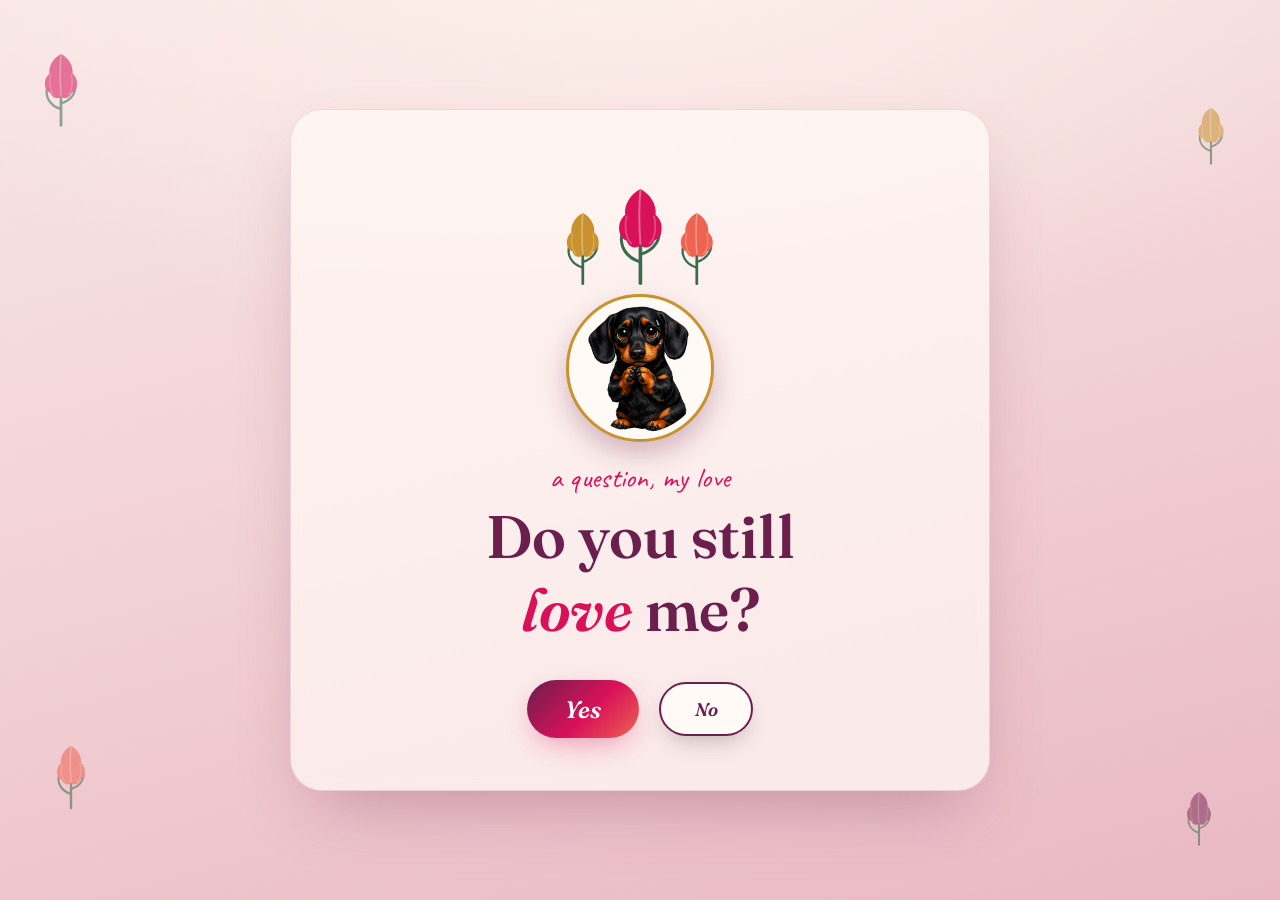
==== index.html @ 0d23108d "Update index.html" ====
<!DOCTYPE html>
<html lang="en">
<head>
  <meta charset="UTF-8" />
  <meta name="viewport" content="width=device-width, initial-scale=1.0" />
  <title>Do You Still Love Me?</title>
  <link rel="icon" type="image/png" href="icon.png" />
  <link rel="preconnect" href="https://fonts.googleapis.com" />
  <link rel="stylesheet" href="confetti.css" />
  <link rel="stylesheet" href="style.css" />
</head>
<body>

  <!-- Falling tulip petals, filled in by confetti.js -->
  <div class="tulip-confetti-field" id="confettiField"></div>

  <!-- Fixed corner tulips — quiet ambient framing -->
  <div class="tulip-float tf-1" aria-hidden="true"></div>
  <div class="tulip-float tf-2" aria-hidden="true"></div>
  <div class="tulip-float tf-3" aria-hidden="true"></div>
  <div class="tulip-float tf-4" aria-hidden="true"></div>

  <main class="stage">
    <div class="card">

      <div class="bouquet" aria-hidden="true" id="bouquet"></div>

      <img src="icon.png" alt="A pleading pup, hoping for a yes" class="portrait" />

      <p class="eyebrow">a question, my love</p>
      <h1 class="title">Do you still<br /><em>love</em> me?</h1>

      <div class="btn-field">
        <button id="yesBtn" class="btn btn-yes" type="button">Yes</button>
        <button id="noBtn" class="btn btn-no" type="button">No</button>
      </div>
    </div>
  </main>

  <script src="confetti.js"></script>
  <script src="script.js"></script>
</body>
</html>
---- confetti.css ----
/* ============================================================
   confetti.css — shared falling-tulip effect
   Loaded by both index.html and happy_monthsary.html so the
   confetti looks and behaves exactly the same on each page.
   ============================================================ */

.tulip-confetti-field {
  position: fixed;
  inset: 0;
  pointer-events: none;
  overflow: hidden;
  z-index: 1;
}

.tulip-petal {
  position: absolute;
  top: -64px;
  opacity: 0;
  animation-name: tulipFall;
  animation-timing-function: linear;
  animation-iteration-count: infinite;
  will-change: transform, opacity;
}

.tulip-petal svg {
  width: 100%;
  height: auto;
  display: block;
  filter: drop-shadow(0 2px 4px rgba(0, 0, 0, 0.12));
}

@keyframes tulipFall {
  0%   { transform: translate(0, 0) rotate(0deg); opacity: 0; }
  8%   { opacity: 0.9; }
  90%  { opacity: 0.55; }
  100% { transform: translate(var(--drift), 118vh) rotate(var(--rot)); opacity: 0; }
}

@media (prefers-reduced-motion: reduce) {
  .tulip-petal { animation: none; opacity: 0; }
}
---- style.css ----
/* ============================================================
   style.css — "Do You Still Love Me?" question page
   ============================================================ */

@import url('https://fonts.googleapis.com/css2?family=Fraunces:ital,wght@0,400;0,600;1,400;1,600&family=Caveat:wght@500;700&family=Work+Sans:wght@400;500;600&display=swap');

*, *::before, *::after {
  box-sizing: border-box;
  margin: 0;
  padding: 0;
}

:root {
  --ink:     #2b1320;
  --plum:    #6a1f4d;
  --crimson: #d81159;
  --coral:   #ef6351;
  --gold:    #c9922e;
  --leaf:    #3a6b4c;
  --blush:   #f7e6e6;
  --cream:   #fffaf5;
}

html, body {
  overflow-x: hidden;
  font-family: 'Work Sans', sans-serif;
  color: var(--ink);
  height: 100%;
}

body {
  min-height: 100vh;
  overflow-y: auto;
}

/* ===== AMBIENT CORNER TULIPS ===== */
.tulip-float {
  position: fixed;
  pointer-events: none;
  z-index: 2;
  width: 46px;
  opacity: 0.55;
  animation: tulipDrift 6s ease-in-out infinite;
}
.tulip-float svg {
  display: block;
  width: 100%;
  height: auto;
}
.tf-1 { top: 6%;  left: 3%;  animation-delay: 0s;   animation-duration: 5.5s; }
.tf-2 { top: 12%; right: 4%; animation-delay: 1s;   animation-duration: 7s;   width: 36px; }
.tf-3 { bottom: 10%; left: 4%; animation-delay: 2s; animation-duration: 6.2s; width: 40px; }
.tf-4 { bottom: 6%; right: 5%; animation-delay: 0.6s; animation-duration: 6.8s; width: 34px; }

@keyframes tulipDrift {
  0%   { transform: translateY(0px) rotate(-6deg); }
  30%  { transform: translateY(-12px) rotate(4deg); }
  60%  { transform: translateY(-4px) rotate(-3deg); }
  100% { transform: translateY(0px) rotate(-6deg); }
}

/* ===== STAGE ===== */
.stage {
  min-height: 100vh;
  background:
    radial-gradient(120% 90% at 50% -10%, #fdf1ea 0%, transparent 55%),
    linear-gradient(165deg, var(--blush) 0%, #f3d3d6 45%, #e9b8c3 100%);
  display: flex;
  align-items: center;
  justify-content: center;
  position: relative;
  padding: 2rem 0;
}

/* ===== CARD ===== */
.card {
  position: relative;
  z-index: 2;
  text-align: center;
  max-width: min(700px, 92vw);
  width: 100%;
  margin: 0 auto;
  background: rgba(255, 250, 245, 0.72);
  border: 1px solid rgba(106, 31, 77, 0.12);
  border-radius: 32px;
  padding: clamp(2.5rem, 6vw, 4rem) clamp(1.75rem, 6vw, 3.5rem) clamp(2.25rem, 5vw, 3.25rem);
  box-shadow: 0 30px 70px -25px rgba(106, 31, 77, 0.35);
  backdrop-filter: blur(6px);
}

.bouquet {
  width: clamp(96px, 16vw, 160px);
  height: clamp(68px, 11vw, 112px);
  margin: 0 auto 0.5rem;
  display: flex;
  align-items: flex-end;
  justify-content: center;
  gap: 4px;
}
.bouquet svg { display: block; }

.portrait {
  width: clamp(88px, 15vw, 148px);
  height: clamp(88px, 15vw, 148px);
  object-fit: contain;
  display: block;
  margin: 0 auto 1.1rem;
  padding: 6px;
  border-radius: 50%;
  background: var(--cream);
  border: 3px solid var(--gold);
  box-shadow: 0 12px 26px rgba(106, 31, 77, 0.28);
  animation: portraitBob 2.6s ease-in-out infinite;
}

@keyframes portraitBob {
  0%, 100% { transform: translateY(0) rotate(-1.5deg); }
  50%       { transform: translateY(-7px) rotate(1.5deg); }
}

.eyebrow {
  font-family: 'Caveat', cursive;
  font-size: clamp(1.35rem, 2.6vw, 1.75rem);
  color: var(--crimson);
  letter-spacing: 0.01em;
  margin-bottom: 0.35rem;
}

.title {
  font-family: 'Fraunces', serif;
  font-weight: 600;
  font-size: clamp(2.1rem, 5.5vw, 3.75rem);
  color: var(--plum);
  line-height: 1.22;
  margin-bottom: 2.1rem;
}
.title em {
  font-style: italic;
  color: var(--crimson);
}

/* ===== BUTTONS =====
   YES and NO sit side by side at rest. The moment NO is first
   clicked, script.js locks each button's on-screen position
   (via getBoundingClientRect) and hands it a `position: fixed`
   home in the exact same spot, then transitions it to its new
   target — a genuine FLIP, so nothing jumps. From then on, every
   further NO click keeps growing YES by the same continuous
   formula — there is no special-cased snap at a fixed click
   count. It simply keeps swelling, the longer NO is clicked,
   until it genuinely fills the screen. */
.btn-field {
  position: relative;
  display: flex;
  align-items: center;
  justify-content: center;
  gap: 1.25rem;
  flex-wrap: wrap;
}

.btn {
  font-family: 'Fraunces', serif;
  font-style: italic;
  font-weight: 600;
  border: none;
  cursor: pointer;
  white-space: nowrap;
}

#yesBtn {
  color: #fff;
  background: linear-gradient(135deg, var(--plum), var(--crimson) 55%, var(--coral));
  border-radius: 60px;
  padding: 0.9rem 2.4rem;
  font-size: clamp(1.2rem, 2.6vw, 1.5rem);
  box-shadow: 0 10px 30px -8px rgba(216, 17, 89, 0.45);
  transition: padding 0.55s cubic-bezier(0.34, 1.1, 0.4, 1),
              font-size 0.55s cubic-bezier(0.34, 1.1, 0.4, 1),
              border-radius 0.55s ease,
              box-shadow 0.4s ease,
              top 0.55s cubic-bezier(0.34, 1.1, 0.4, 1),
              left 0.55s cubic-bezier(0.34, 1.1, 0.4, 1);
}

#yesBtn.yes-fixed {
  position: fixed;
  z-index: 50;
  transform: translate(-50%, -50%);
}

#yesBtn.yes-close {
  animation: yesPulse 1.5s ease-in-out infinite;
}

@keyframes yesPulse {
  0%, 100% { filter: brightness(1); }
  50%       { filter: brightness(1.08); }
}

#noBtn {
  background: var(--cream);
  color: var(--plum);
  border: 2px solid var(--plum);
  border-radius: 50px;
  padding: 0.85rem 2.1rem;
  font-size: clamp(1rem, 2vw, 1.15rem);
  box-shadow: 0 10px 24px -8px rgba(43, 19, 32, 0.3);
  transition: transform 0.25s ease, opacity 0.25s ease, background 0.2s ease,
              top 0.55s cubic-bezier(0.34, 1.1, 0.4, 1),
              left 0.55s cubic-bezier(0.34, 1.1, 0.4, 1);
}

#noBtn.no-fixed {
  position: fixed;
  z-index: 100;
  transform: translate(-50%, -50%);
}

#noBtn:hover {
  background: var(--blush);
}

.tally {
  margin-top: 1.6rem;
  font-family: 'Work Sans', sans-serif;
  font-size: clamp(0.9rem, 1.6vw, 1.05rem);
  color: var(--plum);
  opacity: 0.75;
}

/* ===== RESPONSIVE ===== */
@media (max-width: 480px) {
  .card { padding: 2.25rem 1.5rem 2rem; }
  .tulip-float { display: none; }
}
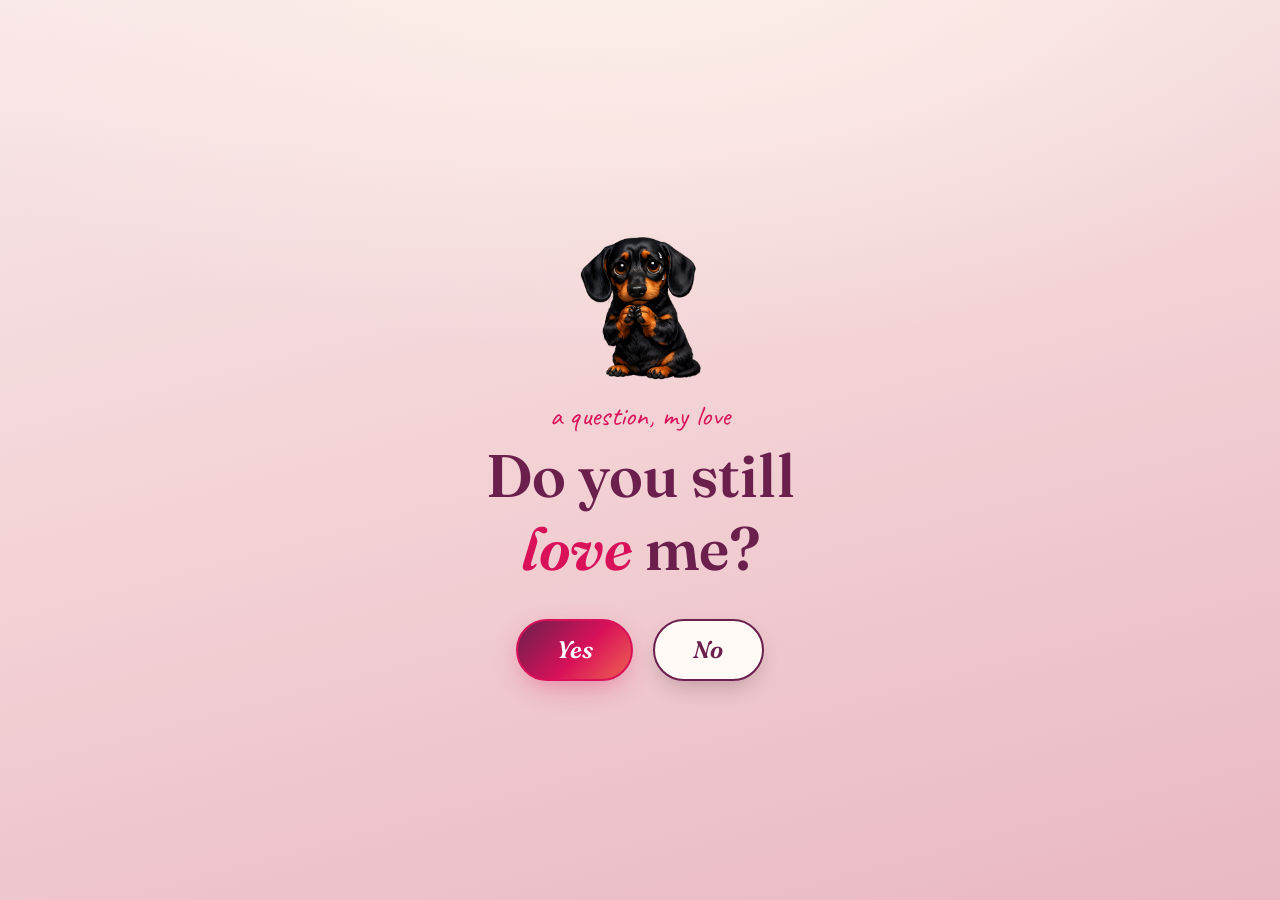
==== commit 305e1225: "Add files via upload" ====
--- a/index.html
+++ b/index.html
@@ -11,19 +11,26 @@
 </head>
 <body>
 
-  <!-- Falling tulip petals, filled in by confetti.js -->
+  <!-- Slow floating confetti, filled in by confetti.js -->
   <div class="tulip-confetti-field" id="confettiField"></div>
 
-  <!-- Fixed corner tulips — quiet ambient framing -->
-  <div class="tulip-float tf-1" aria-hidden="true"></div>
-  <div class="tulip-float tf-2" aria-hidden="true"></div>
-  <div class="tulip-float tf-3" aria-hidden="true"></div>
-  <div class="tulip-float tf-4" aria-hidden="true"></div>
+  <!-- Hero decor: hearts, ribbon & tulip photos — index page only -->
+  <div class="decor-layer hero-decor" id="decorLayer" aria-hidden="true">
+    <div class="decor-img hd-heart-l"><img src="images/heart.png" alt="" /></div>
+    <div class="decor-img hd-heart-r"><img src="images/heart.png" alt="" /></div>
+    <div class="decor-img hd-ribbon-l"><img src="images/ribbon.png" alt="" /></div>
+    <div class="decor-img hd-ribbon-r"><img src="images/ribbon.png" alt="" /></div>
+    <div class="decor-img hd-tulip-1"><img src="images/tulip-1.png" alt="" /></div>
+    <div class="decor-img hd-tulip-2"><img src="images/tulip-2.png" alt="" /></div>
+    <div class="decor-img hd-tulip-3"><img src="images/tulip-3.png" alt="" /></div>
+  </div>
 
   <main class="stage">
     <div class="card">
 
-      <div class="bouquet" aria-hidden="true" id="bouquet"></div>
+      <div class="bouquet" aria-hidden="true">
+        <img src="images/tulip-3.png" alt="" />
+      </div>
 
       <img src="icon.png" alt="A pleading pup, hoping for a yes" class="portrait" />
 
--- a/confetti.css
+++ b/confetti.css
@@ -1,9 +1,9 @@
 /* ============================================================
-   confetti.css — shared falling-tulip effect
-   Loaded by both index.html and happy_monthsary.html so the
-   confetti looks and behaves exactly the same on each page.
+   confetti.css — shared floating confetti + decorative motion
+   Loaded by both index.html and happy_monthsary.html.
    ============================================================ */
 
+/* ---------- Falling image confetti ---------- */
 .tulip-confetti-field {
   position: fixed;
   inset: 0;
@@ -12,30 +12,75 @@
   z-index: 1;
 }
 
-.tulip-petal {
+.confetti-piece {
   position: absolute;
-  top: -64px;
+  top: -80px;
   opacity: 0;
-  animation-name: tulipFall;
-  animation-timing-function: linear;
+  animation-name: confettiFall;
+  animation-timing-function: ease-in-out;
   animation-iteration-count: infinite;
   will-change: transform, opacity;
 }
 
-.tulip-petal svg {
+.confetti-piece img {
   width: 100%;
   height: auto;
   display: block;
-  filter: drop-shadow(0 2px 4px rgba(0, 0, 0, 0.12));
+  filter: drop-shadow(0 2px 5px rgba(0, 0, 0, 0.12));
 }
 
-@keyframes tulipFall {
-  0%   { transform: translate(0, 0) rotate(0deg); opacity: 0; }
-  8%   { opacity: 0.9; }
-  90%  { opacity: 0.55; }
-  100% { transform: translate(var(--drift), 118vh) rotate(var(--rot)); opacity: 0; }
+@keyframes confettiFall {
+  0%   { transform: translate(0, 0) rotate(var(--rot-start)); opacity: 0; }
+  10%  { opacity: var(--peak-opacity); }
+  50%  { transform: translate(var(--drift), 55vh) rotate(var(--rot-mid)); }
+  88%  { opacity: var(--peak-opacity); }
+  100% { transform: translate(calc(var(--drift) * 1.6), 118vh) rotate(var(--rot-end)); opacity: 0; }
 }
 
 @media (prefers-reduced-motion: reduce) {
-  .tulip-petal { animation: none; opacity: 0; }
+  .confetti-piece { animation: none; opacity: 0; }
 }
+
+/* ---------- Shared floating motion for decorative art ---------- */
+.decor-layer {
+  position: fixed;
+  inset: 0;
+  pointer-events: none;
+  z-index: 2;
+  transition: transform 0.35s ease-out;
+}
+
+.decor-img {
+  position: absolute;
+  display: block;
+  filter: drop-shadow(0 8px 18px rgba(43, 19, 32, 0.16));
+  opacity: 0;
+  animation: decorIn 1s ease forwards, decorFloat 7s ease-in-out infinite;
+}
+
+.decor-img img { width: 100%; height: auto; display: block; }
+
+@keyframes decorIn {
+  from { opacity: 0; }
+  to   { opacity: var(--rest-opacity, 1); }
+}
+
+/* Two float variants with different arcs/timings so nothing
+   moves in sync with anything else on the page. */
+@keyframes decorFloat {
+  0%, 100% { transform: translateY(0) rotate(var(--rot, 0deg)); }
+  50%      { transform: translateY(-14px) rotate(calc(var(--rot, 0deg) * -1)); }
+}
+
+@keyframes decorFloatWide {
+  0%, 100% { transform: translate(0, 0) rotate(var(--rot, 0deg)); }
+  50%      { transform: translate(6px, -20px) rotate(calc(var(--rot, 0deg) * -1)); }
+}
+
+@media (prefers-reduced-motion: reduce) {
+  .decor-img { animation: decorIn 1s ease forwards; }
+}
+
+@media (max-width: 480px) {
+  .decor-layer { display: none; }
+}
--- a/style.css
+++ b/style.css
@@ -19,6 +19,7 @@
   --leaf:    #3a6b4c;
   --blush:   #f7e6e6;
   --cream:   #fffaf5;
+  --ease-soft: cubic-bezier(0.22, 1, 0.36, 1);
 }
 
 html, body {
@@ -33,31 +34,82 @@
   overflow-y: auto;
 }
 
-/* ===== AMBIENT CORNER TULIPS ===== */
-.tulip-float {
-  position: fixed;
-  pointer-events: none;
-  z-index: 2;
-  width: 46px;
-  opacity: 0.55;
-  animation: tulipDrift 6s ease-in-out infinite;
-}
-.tulip-float svg {
-  display: block;
-  width: 100%;
-  height: auto;
-}
-.tf-1 { top: 6%;  left: 3%;  animation-delay: 0s;   animation-duration: 5.5s; }
-.tf-2 { top: 12%; right: 4%; animation-delay: 1s;   animation-duration: 7s;   width: 36px; }
-.tf-3 { bottom: 10%; left: 4%; animation-delay: 2s; animation-duration: 6.2s; width: 40px; }
-.tf-4 { bottom: 6%; right: 5%; animation-delay: 0.6s; animation-duration: 6.8s; width: 34px; }
-
-@keyframes tulipDrift {
-  0%   { transform: translateY(0px) rotate(-6deg); }
-  30%  { transform: translateY(-12px) rotate(4deg); }
-  60%  { transform: translateY(-4px) rotate(-3deg); }
-  100% { transform: translateY(0px) rotate(-6deg); }
-}
+@media (prefers-reduced-motion: reduce) {
+  * { animation-duration: 0.01ms !important; animation-iteration-count: 1 !important; transition-duration: 0.01ms !important; }
+}
+
+/* ===== HERO DECOR — hearts, ribbon & tulip photos (index only) =====
+   Positioned around the hero card for a welcoming first impression.
+   .decor-layer / .decor-img / decorFloat keyframes are shared with
+   confetti.css; only placement is page-specific here. */
+.hero-decor .decor-img { --rest-opacity: 0.92; }
+
+.hd-heart-l {
+  width: clamp(46px, 6.4vw, 78px);
+  top: 9%;
+  left: 6%;
+  animation-delay: 0.1s, 0.3s;
+  animation-duration: 1s, 6.4s;
+}
+.hd-heart-r {
+  width: clamp(36px, 5vw, 60px);
+  top: 16%;
+  right: 8%;
+  animation-delay: 0.4s, 1.1s;
+  animation-duration: 1s, 7.2s;
+}
+.hd-ribbon-l {
+  width: clamp(52px, 7vw, 88px);
+  bottom: 8%;
+  left: 5%;
+  animation-delay: 0.2s, 0.7s;
+  animation-duration: 1s, 6.9s;
+  transform: rotate(-8deg);
+}
+.hd-ribbon-r {
+  width: clamp(40px, 5.6vw, 68px);
+  top: 10%;
+  right: 20%;
+  animation-delay: 0.5s, 1.6s;
+  animation-duration: 1s, 6.1s;
+  transform: rotate(10deg);
+  display: none;
+}
+@media (min-width: 720px) { .hd-ribbon-r { display: block; } }
+
+.hd-tulip-1 {
+  width: clamp(120px, 15vw, 210px);
+  bottom: -3%;
+  left: -3%;
+  z-index: 1;
+  animation-delay: 0.1s, 0.9s;
+  animation-duration: 1.1s, 8s;
+  --rot: -6deg;
+}
+.hd-tulip-2 {
+  width: clamp(110px, 14vw, 190px);
+  bottom: -4%;
+  right: -2%;
+  z-index: 1;
+  animation-delay: 0.2s, 0.4s;
+  animation-duration: 1.1s, 7.4s;
+  --rot: 7deg;
+}
+.hd-tulip-3 {
+  width: clamp(70px, 9vw, 118px);
+  top: 4%;
+  right: 4%;
+  z-index: 1;
+  animation-delay: 0.3s, 1.3s;
+  animation-duration: 1.1s, 6.6s;
+  --rot: 9deg;
+  display: none;
+}
+@media (min-width: 560px) { .hd-tulip-3 { display: block; } }
+
+/* Use the wide float arc for the two big corner bouquets so their
+   motion reads differently from the small hearts/ribbon. */
+.hd-tulip-1, .hd-tulip-2 { animation-name: decorIn, decorFloatWide; }
 
 /* ===== STAGE ===== */
 .stage {
@@ -69,35 +121,31 @@
   align-items: center;
   justify-content: center;
   position: relative;
-  padding: 2rem 0;
+  padding: 0;
 }
 
 /* ===== CARD ===== */
 .card {
   position: relative;
-  z-index: 2;
+  z-index: 3;
   text-align: center;
   max-width: min(700px, 92vw);
   width: 100%;
   margin: 0 auto;
-  background: rgba(255, 250, 245, 0.72);
-  border: 1px solid rgba(106, 31, 77, 0.12);
   border-radius: 32px;
-  padding: clamp(2.5rem, 6vw, 4rem) clamp(1.75rem, 6vw, 3.5rem) clamp(2.25rem, 5vw, 3.25rem);
-  box-shadow: 0 30px 70px -25px rgba(106, 31, 77, 0.35);
-  backdrop-filter: blur(6px);
+  padding: 0;
+  opacity: 0;
+  animation: fadeSlideUp 0.9s var(--ease-soft) 0.15s forwards;
 }
 
 .bouquet {
-  width: clamp(96px, 16vw, 160px);
-  height: clamp(68px, 11vw, 112px);
-  margin: 0 auto 0.5rem;
-  display: flex;
-  align-items: flex-end;
-  justify-content: center;
-  gap: 4px;
-}
-.bouquet svg { display: block; }
+  width: clamp(120px, 16vw, 170px);
+  height: auto;
+  margin: 0 auto 0.85rem;
+  opacity: 0;
+  animation: scaleIn 0.8s var(--ease-soft) 0.35s forwards, portraitBob 4.2s ease-in-out 1.2s infinite;
+}
+.bouquet img { display: block; width: 100%; height: auto; filter: drop-shadow(0 10px 20px rgba(43, 19, 32, 0.18)); }
 
 .portrait {
   width: clamp(88px, 15vw, 148px);
@@ -105,17 +153,25 @@
   object-fit: contain;
   display: block;
   margin: 0 auto 1.1rem;
-  padding: 6px;
-  border-radius: 50%;
-  background: var(--cream);
-  border: 3px solid var(--gold);
-  box-shadow: 0 12px 26px rgba(106, 31, 77, 0.28);
-  animation: portraitBob 2.6s ease-in-out infinite;
-}
+  opacity: 0;
+  animation: scaleIn 0.8s var(--ease-soft) 0.2s forwards, portraitBob 2.6s ease-in-out 1s infinite;
+  transition: transform 0.35s var(--ease-soft);
+}
+.portrait:hover { transform: scale(1.06) rotate(-2deg); }
 
 @keyframes portraitBob {
   0%, 100% { transform: translateY(0) rotate(-1.5deg); }
   50%       { transform: translateY(-7px) rotate(1.5deg); }
+}
+
+@keyframes fadeSlideUp {
+  from { opacity: 0; transform: translateY(22px); }
+  to   { opacity: 1; transform: translateY(0); }
+}
+
+@keyframes scaleIn {
+  from { opacity: 0; transform: scale(0.94); }
+  to   { opacity: 1; transform: scale(1); }
 }
 
 .eyebrow {
@@ -124,6 +180,8 @@
   color: var(--crimson);
   letter-spacing: 0.01em;
   margin-bottom: 0.35rem;
+  opacity: 0;
+  animation: fadeSlideUp 0.7s var(--ease-soft) 0.4s forwards;
 }
 
 .title {
@@ -133,6 +191,8 @@
   color: var(--plum);
   line-height: 1.22;
   margin-bottom: 2.1rem;
+  opacity: 0;
+  animation: fadeSlideUp 0.8s var(--ease-soft) 0.5s forwards;
 }
 .title em {
   font-style: italic;
@@ -156,6 +216,8 @@
   justify-content: center;
   gap: 1.25rem;
   flex-wrap: wrap;
+  opacity: 0;
+  animation: scaleIn 0.7s var(--ease-soft) 0.7s forwards;
 }
 
 .btn {
@@ -170,6 +232,7 @@
 #yesBtn {
   color: #fff;
   background: linear-gradient(135deg, var(--plum), var(--crimson) 55%, var(--coral));
+  border: 2.5px solid var(--crimson);
   border-radius: 60px;
   padding: 0.9rem 2.4rem;
   font-size: clamp(1.2rem, 2.6vw, 1.5rem);
@@ -178,8 +241,16 @@
               font-size 0.55s cubic-bezier(0.34, 1.1, 0.4, 1),
               border-radius 0.55s ease,
               box-shadow 0.4s ease,
+              background 0.25s ease,
+              transform 0.3s var(--ease-soft),
               top 0.55s cubic-bezier(0.34, 1.1, 0.4, 1),
               left 0.55s cubic-bezier(0.34, 1.1, 0.4, 1);
+}
+
+#yesBtn:hover {
+  background: linear-gradient(135deg, var(--crimson), var(--coral) 60%, #f78c6c);
+  box-shadow: 0 16px 42px -8px rgba(216, 17, 89, 0.65);
+  transform: scale(1.045) translateY(-2px);
 }
 
 #yesBtn.yes-fixed {
@@ -200,12 +271,13 @@
 #noBtn {
   background: var(--cream);
   color: var(--plum);
-  border: 2px solid var(--plum);
-  border-radius: 50px;
-  padding: 0.85rem 2.1rem;
-  font-size: clamp(1rem, 2vw, 1.15rem);
+  border: 2.5px solid var(--plum);
+  border-radius: 60px;
+  padding: 0.9rem 2.4rem;
+  font-size: clamp(1.2rem, 2.6vw, 1.5rem);
   box-shadow: 0 10px 24px -8px rgba(43, 19, 32, 0.3);
   transition: transform 0.25s ease, opacity 0.25s ease, background 0.2s ease,
+              box-shadow 0.4s ease,
               top 0.55s cubic-bezier(0.34, 1.1, 0.4, 1),
               left 0.55s cubic-bezier(0.34, 1.1, 0.4, 1);
 }
@@ -218,18 +290,15 @@
 
 #noBtn:hover {
   background: var(--blush);
-}
-
-.tally {
-  margin-top: 1.6rem;
-  font-family: 'Work Sans', sans-serif;
-  font-size: clamp(0.9rem, 1.6vw, 1.05rem);
-  color: var(--plum);
-  opacity: 0.75;
+  box-shadow: 0 14px 34px -8px rgba(43, 19, 32, 0.45);
+  transform: scale(1.04);
+}
+
+#noBtn.no-fixed:hover {
+  transform: translate(-50%, -50%) scale(1.04);
 }
 
 /* ===== RESPONSIVE ===== */
 @media (max-width: 480px) {
-  .card { padding: 2.25rem 1.5rem 2rem; }
-  .tulip-float { display: none; }
-}
+  .card { padding: 0; }
+}
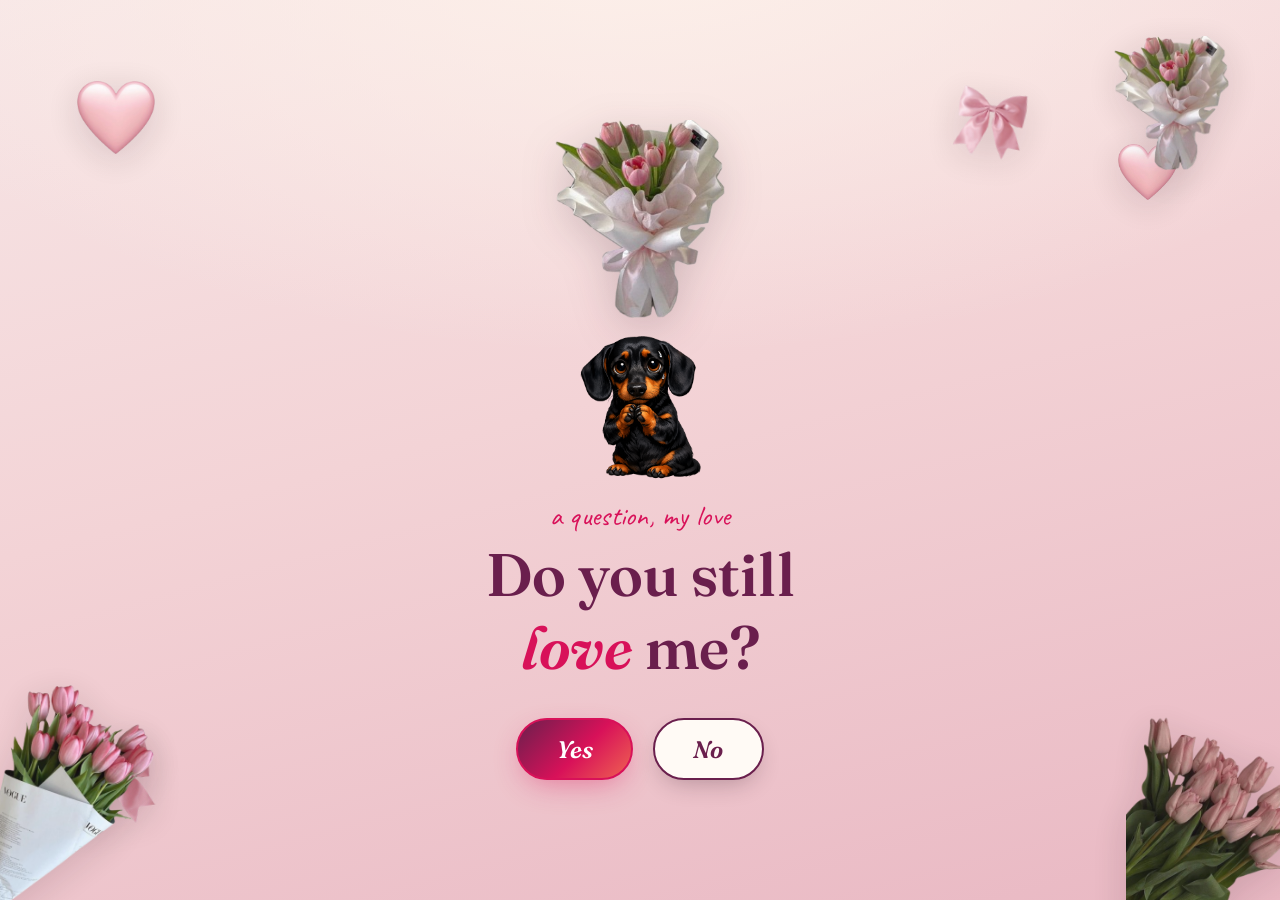
==== commit ef34fe96: "Add files via upload" ====
--- a/index.html
+++ b/index.html
@@ -16,20 +16,20 @@
 
   <!-- Hero decor: hearts, ribbon & tulip photos — index page only -->
   <div class="decor-layer hero-decor" id="decorLayer" aria-hidden="true">
-    <div class="decor-img hd-heart-l"><img src="images/heart.png" alt="" /></div>
-    <div class="decor-img hd-heart-r"><img src="images/heart.png" alt="" /></div>
-    <div class="decor-img hd-ribbon-l"><img src="images/ribbon.png" alt="" /></div>
-    <div class="decor-img hd-ribbon-r"><img src="images/ribbon.png" alt="" /></div>
-    <div class="decor-img hd-tulip-1"><img src="images/tulip-1.png" alt="" /></div>
-    <div class="decor-img hd-tulip-2"><img src="images/tulip-2.png" alt="" /></div>
-    <div class="decor-img hd-tulip-3"><img src="images/tulip-3.png" alt="" /></div>
+    <div class="decor-img hd-heart-l"><img src="heart.png" alt="" /></div>
+    <div class="decor-img hd-heart-r"><img src="heart.png" alt="" /></div>
+    <div class="decor-img hd-ribbon-l"><img src="ribbon.png" alt="" /></div>
+    <div class="decor-img hd-ribbon-r"><img src="ribbon.png" alt="" /></div>
+    <div class="decor-img hd-tulip-1"><img src="tulip-1.png" alt="" /></div>
+    <div class="decor-img hd-tulip-2"><img src="tulip-2.png" alt="" /></div>
+    <div class="decor-img hd-tulip-3"><img src="tulip-3.png" alt="" /></div>
   </div>
 
   <main class="stage">
     <div class="card">
 
       <div class="bouquet" aria-hidden="true">
-        <img src="images/tulip-3.png" alt="" />
+        <img src="tulip-3.png" alt="" />
       </div>
 
       <img src="icon.png" alt="A pleading pup, hoping for a yes" class="portrait" />
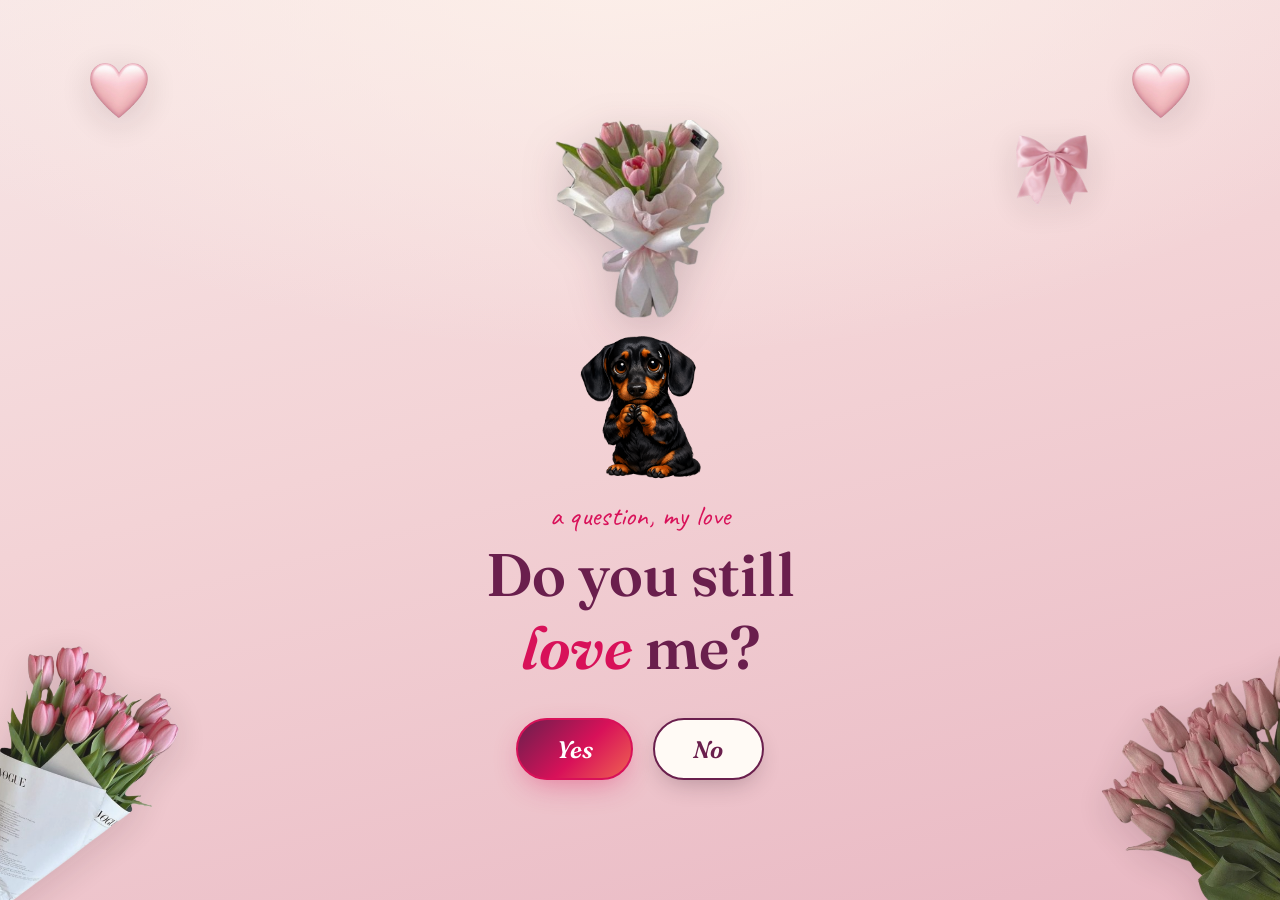
==== commit eeedf1d2: "Add files via upload" ====
--- a/index.html
+++ b/index.html
@@ -14,15 +14,18 @@
   <!-- Slow floating confetti, filled in by confetti.js -->
   <div class="tulip-confetti-field" id="confettiField"></div>
 
-  <!-- Hero decor: hearts, ribbon & tulip photos — index page only -->
+  <!-- Hero decor: hearts, ribbon & tulip photos — index page only.
+       Two tulip bouquets anchor the bottom corners, hearts frame the
+       top corners, one ribbon accents the top edge. tulip-2's source
+       photo is cropped on its left side, so it's mirrored (scaleX(-1))
+       and always kept on the right, where the cropped edge bleeds
+       off-screen instead of showing. -->
   <div class="decor-layer hero-decor" id="decorLayer" aria-hidden="true">
     <div class="decor-img hd-heart-l"><img src="heart.png" alt="" /></div>
     <div class="decor-img hd-heart-r"><img src="heart.png" alt="" /></div>
-    <div class="decor-img hd-ribbon-l"><img src="ribbon.png" alt="" /></div>
-    <div class="decor-img hd-ribbon-r"><img src="ribbon.png" alt="" /></div>
+    <div class="decor-img hd-ribbon"><img src="ribbon.png" alt="" /></div>
     <div class="decor-img hd-tulip-1"><img src="tulip-1.png" alt="" /></div>
-    <div class="decor-img hd-tulip-2"><img src="tulip-2.png" alt="" /></div>
-    <div class="decor-img hd-tulip-3"><img src="tulip-3.png" alt="" /></div>
+    <div class="decor-img hd-tulip-2"><div class="img-flip"><img src="tulip-2.png" alt="" /></div></div>
   </div>
 
   <main class="stage">
--- a/confetti.css
+++ b/confetti.css
@@ -60,6 +60,12 @@
 
 .decor-img img { width: 100%; height: auto; display: block; }
 
+/* Mirrors a photo horizontally without touching the parent's own
+   transform (used for animation) — needed for source photos that
+   are cropped on one side, so the crop can be flipped away from
+   view instead of showing. */
+.img-flip { transform: scaleX(-1); }
+
 @keyframes decorIn {
   from { opacity: 0; }
   to   { opacity: var(--rest-opacity, 1); }
--- a/style.css
+++ b/style.css
@@ -39,77 +39,66 @@
 }
 
 /* ===== HERO DECOR — hearts, ribbon & tulip photos (index only) =====
-   Positioned around the hero card for a welcoming first impression.
+   Two tulip bouquets anchor the bottom corners (large, bleeding
+   slightly off-screen for depth); two hearts frame the top corners;
+   one ribbon accents the top edge. Kept to five pieces total, well
+   clear of the card, for a curated rather than scattered feel.
    .decor-layer / .decor-img / decorFloat keyframes are shared with
    confetti.css; only placement is page-specific here. */
-.hero-decor .decor-img { --rest-opacity: 0.92; }
+.hero-decor .decor-img { --rest-opacity: 0.9; }
 
 .hd-heart-l {
-  width: clamp(46px, 6.4vw, 78px);
-  top: 9%;
-  left: 6%;
+  width: clamp(38px, 4.6vw, 60px);
+  top: 7%;
+  left: 7%;
   animation-delay: 0.1s, 0.3s;
   animation-duration: 1s, 6.4s;
 }
 .hd-heart-r {
-  width: clamp(36px, 5vw, 60px);
-  top: 16%;
-  right: 8%;
+  width: clamp(38px, 4.6vw, 60px);
+  top: 7%;
+  right: 7%;
   animation-delay: 0.4s, 1.1s;
   animation-duration: 1s, 7.2s;
 }
-.hd-ribbon-l {
-  width: clamp(52px, 7vw, 88px);
-  bottom: 8%;
-  left: 5%;
-  animation-delay: 0.2s, 0.7s;
-  animation-duration: 1s, 6.9s;
-  transform: rotate(-8deg);
-}
-.hd-ribbon-r {
-  width: clamp(40px, 5.6vw, 68px);
-  top: 10%;
-  right: 20%;
+.hd-ribbon {
+  width: clamp(46px, 5.6vw, 76px);
+  top: 15%;
+  right: 15%;
   animation-delay: 0.5s, 1.6s;
   animation-duration: 1s, 6.1s;
-  transform: rotate(10deg);
+  --rot: 10deg;
   display: none;
 }
-@media (min-width: 720px) { .hd-ribbon-r { display: block; } }
-
+@media (min-width: 640px) { .hd-ribbon { display: block; } }
+
+/* Bottom-corner bouquets — the two visual anchors of the page. */
 .hd-tulip-1 {
-  width: clamp(120px, 15vw, 210px);
-  bottom: -3%;
-  left: -3%;
+  width: clamp(150px, 18vw, 250px);
+  bottom: -4%;
+  left: -4%;
   z-index: 1;
   animation-delay: 0.1s, 0.9s;
   animation-duration: 1.1s, 8s;
-  --rot: -6deg;
+  --rot: -5deg;
 }
 .hd-tulip-2 {
-  width: clamp(110px, 14vw, 190px);
+  width: clamp(150px, 18vw, 250px);
   bottom: -4%;
-  right: -2%;
+  right: -4%;
   z-index: 1;
   animation-delay: 0.2s, 0.4s;
   animation-duration: 1.1s, 7.4s;
-  --rot: 7deg;
-}
-.hd-tulip-3 {
-  width: clamp(70px, 9vw, 118px);
-  top: 4%;
-  right: 4%;
-  z-index: 1;
-  animation-delay: 0.3s, 1.3s;
-  animation-duration: 1.1s, 6.6s;
-  --rot: 9deg;
-  display: none;
-}
-@media (min-width: 560px) { .hd-tulip-3 { display: block; } }
+  --rot: 5deg;
+}
 
 /* Use the wide float arc for the two big corner bouquets so their
    motion reads differently from the small hearts/ribbon. */
 .hd-tulip-1, .hd-tulip-2 { animation-name: decorIn, decorFloatWide; }
+
+@media (max-width: 640px) {
+  .hd-tulip-1, .hd-tulip-2 { width: clamp(110px, 26vw, 160px); }
+}
 
 /* ===== STAGE ===== */
 .stage {
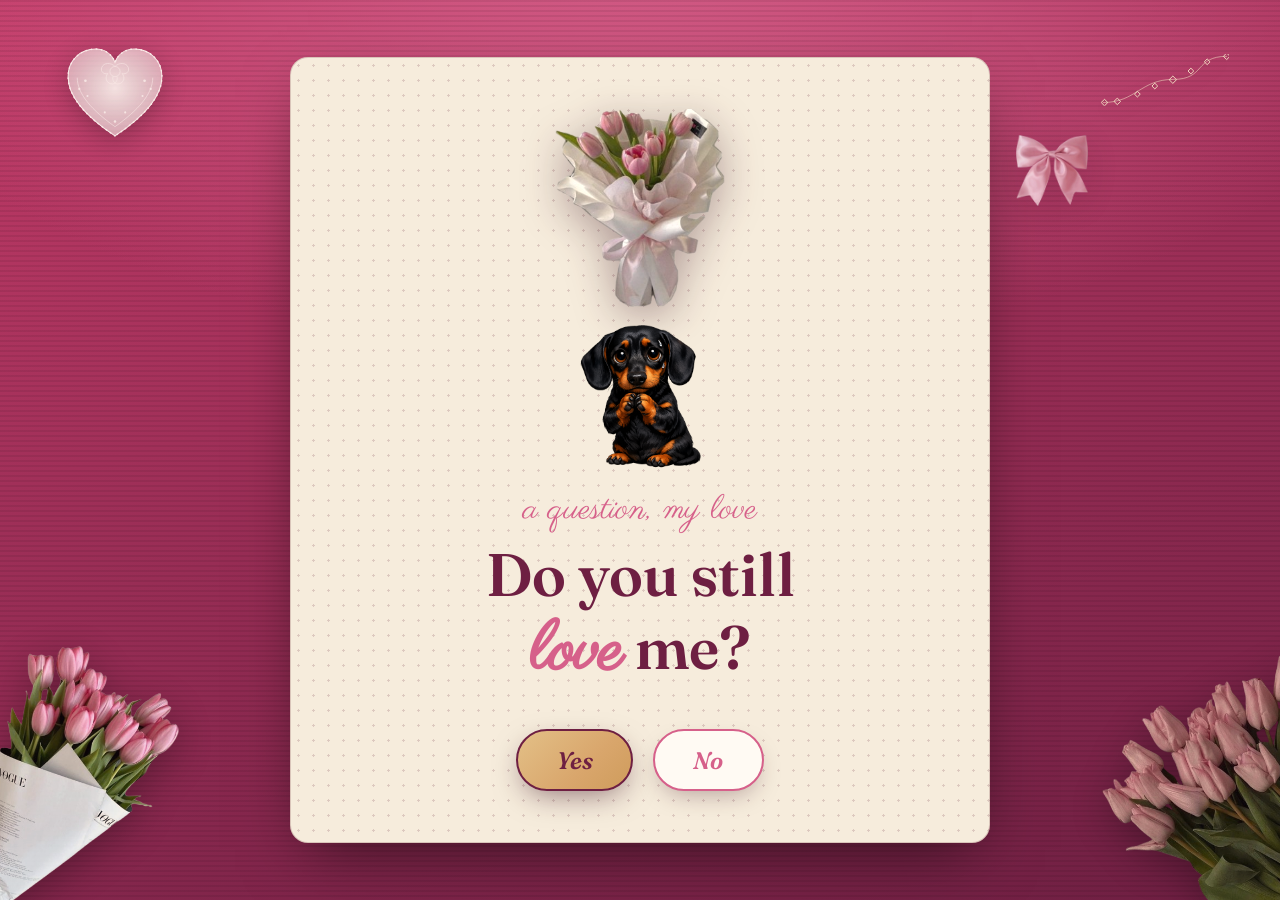
==== commit 93ac4fab: "Add files via upload" ====
--- a/index.html
+++ b/index.html
@@ -21,8 +21,8 @@
        and always kept on the right, where the cropped edge bleeds
        off-screen instead of showing. -->
   <div class="decor-layer hero-decor" id="decorLayer" aria-hidden="true">
-    <div class="decor-img hd-heart-l"><img src="heart.png" alt="" /></div>
-    <div class="decor-img hd-heart-r"><img src="heart.png" alt="" /></div>
+    <div class="decor-img hd-heart-l"><img src="lace-heart.svg" alt="" /></div>
+    <div class="decor-img hd-heart-r"><div class="img-flip"><img src="gem-chain.svg" alt="" /></div></div>
     <div class="decor-img hd-ribbon"><img src="ribbon.png" alt="" /></div>
     <div class="decor-img hd-tulip-1"><img src="tulip-1.png" alt="" /></div>
     <div class="decor-img hd-tulip-2"><div class="img-flip"><img src="tulip-2.png" alt="" /></div></div>
--- a/confetti.css
+++ b/confetti.css
@@ -26,7 +26,7 @@
   width: 100%;
   height: auto;
   display: block;
-  filter: drop-shadow(0 2px 5px rgba(0, 0, 0, 0.12));
+  filter: sepia(0.35) saturate(1.4) hue-rotate(-8deg) drop-shadow(0 2px 5px rgba(0, 0, 0, 0.25));
 }
 
 @keyframes confettiFall {
--- a/style.css
+++ b/style.css
@@ -1,8 +1,9 @@
 /* ============================================================
    style.css — "Do You Still Love Me?" question page
+   Palette restyled to match a burgundy / lace / floral scrapbook look
    ============================================================ */
 
-@import url('https://fonts.googleapis.com/css2?family=Fraunces:ital,wght@0,400;0,600;1,400;1,600&family=Caveat:wght@500;700&family=Work+Sans:wght@400;500;600&display=swap');
+@import url('https://fonts.googleapis.com/css2?family=Fraunces:ital,wght@0,400;0,600;1,400;1,600&family=Parisienne&family=Work+Sans:wght@400;500;600&display=swap');
 
 *, *::before, *::after {
   box-sizing: border-box;
@@ -11,14 +12,14 @@
 }
 
 :root {
-  --ink:     #2b1320;
-  --plum:    #6a1f4d;
-  --crimson: #d81159;
-  --coral:   #ef6351;
-  --gold:    #c9922e;
-  --leaf:    #3a6b4c;
-  --blush:   #f7e6e6;
-  --cream:   #fffaf5;
+  --ink:        #f6e9da;
+  --maroon-deep:#6e1f42;
+  --maroon:     #c23b68;
+  --maroon-mid: #d6608a;
+  --rose-gold:  #d9a66c;
+  --gold:       #e3c087;
+  --cream:      #f6ecdc;
+  --cream-2:    #fffaf3;
   --ease-soft: cubic-bezier(0.22, 1, 0.36, 1);
 }
 
@@ -38,28 +39,24 @@
   * { animation-duration: 0.01ms !important; animation-iteration-count: 1 !important; transition-duration: 0.01ms !important; }
 }
 
-/* ===== HERO DECOR — hearts, ribbon & tulip photos (index only) =====
-   Two tulip bouquets anchor the bottom corners (large, bleeding
-   slightly off-screen for depth); two hearts frame the top corners;
-   one ribbon accents the top edge. Kept to five pieces total, well
-   clear of the card, for a curated rather than scattered feel.
-   .decor-layer / .decor-img / decorFloat keyframes are shared with
-   confetti.css; only placement is page-specific here. */
-.hero-decor .decor-img { --rest-opacity: 0.9; }
+/* ===== HERO DECOR — lace, ribbon & tulip photos (index only) ===== */
+.hero-decor .decor-img { --rest-opacity: 0.92; }
 
 .hd-heart-l {
-  width: clamp(38px, 4.6vw, 60px);
-  top: 7%;
-  left: 7%;
+  width: clamp(70px, 8vw, 108px);
+  top: 5%;
+  left: 5%;
   animation-delay: 0.1s, 0.3s;
   animation-duration: 1s, 6.4s;
+  filter: drop-shadow(0 6px 14px rgba(0,0,0,0.35));
 }
 .hd-heart-r {
-  width: clamp(38px, 4.6vw, 60px);
-  top: 7%;
-  right: 7%;
+  width: clamp(90px, 10vw, 140px);
+  top: 6%;
+  right: 4%;
   animation-delay: 0.4s, 1.1s;
   animation-duration: 1s, 7.2s;
+  filter: drop-shadow(0 6px 14px rgba(0,0,0,0.3));
 }
 .hd-ribbon {
   width: clamp(46px, 5.6vw, 76px);
@@ -72,7 +69,8 @@
 }
 @media (min-width: 640px) { .hd-ribbon { display: block; } }
 
-/* Bottom-corner bouquets — the two visual anchors of the page. */
+/* Bottom-corner bouquets — kept softly gold-tinted so the white
+   tulip photography reads warm against the burgundy field. */
 .hd-tulip-1 {
   width: clamp(150px, 18vw, 250px);
   bottom: -4%;
@@ -81,6 +79,7 @@
   animation-delay: 0.1s, 0.9s;
   animation-duration: 1.1s, 8s;
   --rot: -5deg;
+  filter: sepia(0.18) saturate(1.15) hue-rotate(-6deg) drop-shadow(0 10px 20px rgba(0,0,0,0.35));
 }
 .hd-tulip-2 {
   width: clamp(150px, 18vw, 250px);
@@ -90,22 +89,24 @@
   animation-delay: 0.2s, 0.4s;
   animation-duration: 1.1s, 7.4s;
   --rot: 5deg;
-}
-
-/* Use the wide float arc for the two big corner bouquets so their
-   motion reads differently from the small hearts/ribbon. */
+  filter: sepia(0.18) saturate(1.15) hue-rotate(-6deg) drop-shadow(0 10px 20px rgba(0,0,0,0.35));
+}
+
 .hd-tulip-1, .hd-tulip-2 { animation-name: decorIn, decorFloatWide; }
 
 @media (max-width: 640px) {
   .hd-tulip-1, .hd-tulip-2 { width: clamp(110px, 26vw, 160px); }
-}
-
-/* ===== STAGE ===== */
+  .hd-heart-l { width: clamp(52px, 14vw, 76px); }
+  .hd-heart-r { width: clamp(64px, 18vw, 96px); }
+}
+
+/* ===== STAGE — corrugated burgundy backdrop ===== */
 .stage {
   min-height: 100vh;
   background:
-    radial-gradient(120% 90% at 50% -10%, #fdf1ea 0%, transparent 55%),
-    linear-gradient(165deg, var(--blush) 0%, #f3d3d6 45%, #e9b8c3 100%);
+    repeating-linear-gradient(180deg, rgba(0,0,0,0.07) 0px, rgba(0,0,0,0.07) 2px, transparent 2px, transparent 5px),
+    radial-gradient(120% 90% at 50% -10%, var(--maroon-mid) 0%, transparent 55%),
+    linear-gradient(165deg, var(--maroon) 0%, var(--maroon-deep) 100%);
   display: flex;
   align-items: center;
   justify-content: center;
@@ -113,7 +114,7 @@
   padding: 0;
 }
 
-/* ===== CARD ===== */
+/* ===== CARD — cream dotted scrapbook panel ===== */
 .card {
   position: relative;
   z-index: 3;
@@ -121,8 +122,13 @@
   max-width: min(700px, 92vw);
   width: 100%;
   margin: 0 auto;
-  border-radius: 32px;
-  padding: 0;
+  border-radius: 18px;
+  padding: clamp(2.2rem, 5vw, 3.2rem) clamp(1.5rem, 5vw, 2.5rem);
+  background-color: var(--cream);
+  background-image: radial-gradient(rgba(92, 18, 38, 0.16) 1px, transparent 1.4px);
+  background-size: 15px 15px;
+  border: 1px solid rgba(92, 18, 38, 0.18);
+  box-shadow: 0 24px 60px -18px rgba(0, 0, 0, 0.55);
   opacity: 0;
   animation: fadeSlideUp 0.9s var(--ease-soft) 0.15s forwards;
 }
@@ -134,7 +140,7 @@
   opacity: 0;
   animation: scaleIn 0.8s var(--ease-soft) 0.35s forwards, portraitBob 4.2s ease-in-out 1.2s infinite;
 }
-.bouquet img { display: block; width: 100%; height: auto; filter: drop-shadow(0 10px 20px rgba(43, 19, 32, 0.18)); }
+.bouquet img { display: block; width: 100%; height: auto; filter: sepia(0.15) saturate(1.1) hue-rotate(-6deg) drop-shadow(0 10px 20px rgba(51, 8, 26, 0.35)); }
 
 .portrait {
   width: clamp(88px, 15vw, 148px);
@@ -164,9 +170,9 @@
 }
 
 .eyebrow {
-  font-family: 'Caveat', cursive;
-  font-size: clamp(1.35rem, 2.6vw, 1.75rem);
-  color: var(--crimson);
+  font-family: 'Parisienne', cursive;
+  font-size: clamp(1.6rem, 3.2vw, 2.1rem);
+  color: var(--maroon-mid);
   letter-spacing: 0.01em;
   margin-bottom: 0.35rem;
   opacity: 0;
@@ -177,27 +183,20 @@
   font-family: 'Fraunces', serif;
   font-weight: 600;
   font-size: clamp(2.1rem, 5.5vw, 3.75rem);
-  color: var(--plum);
+  color: var(--maroon-deep);
   line-height: 1.22;
   margin-bottom: 2.1rem;
   opacity: 0;
   animation: fadeSlideUp 0.8s var(--ease-soft) 0.5s forwards;
 }
 .title em {
-  font-style: italic;
-  color: var(--crimson);
-}
-
-/* ===== BUTTONS =====
-   YES and NO sit side by side at rest. The moment NO is first
-   clicked, script.js locks each button's on-screen position
-   (via getBoundingClientRect) and hands it a `position: fixed`
-   home in the exact same spot, then transitions it to its new
-   target — a genuine FLIP, so nothing jumps. From then on, every
-   further NO click keeps growing YES by the same continuous
-   formula — there is no special-cased snap at a fixed click
-   count. It simply keeps swelling, the longer NO is clicked,
-   until it genuinely fills the screen. */
+  font-family: 'Parisienne', cursive;
+  font-style: normal;
+  font-size: 1.15em;
+  color: var(--maroon-mid);
+}
+
+/* ===== BUTTONS ===== */
 .btn-field {
   position: relative;
   display: flex;
@@ -219,13 +218,13 @@
 }
 
 #yesBtn {
-  color: #fff;
-  background: linear-gradient(135deg, var(--plum), var(--crimson) 55%, var(--coral));
-  border: 2.5px solid var(--crimson);
+  color: var(--maroon-deep);
+  background: linear-gradient(135deg, var(--gold), var(--rose-gold) 60%, #cf9c5c);
+  border: 2.5px solid var(--maroon-deep);
   border-radius: 60px;
   padding: 0.9rem 2.4rem;
   font-size: clamp(1.2rem, 2.6vw, 1.5rem);
-  box-shadow: 0 10px 30px -8px rgba(216, 17, 89, 0.45);
+  box-shadow: 0 10px 30px -8px rgba(51, 8, 26, 0.55);
   transition: padding 0.55s cubic-bezier(0.34, 1.1, 0.4, 1),
               font-size 0.55s cubic-bezier(0.34, 1.1, 0.4, 1),
               border-radius 0.55s ease,
@@ -237,8 +236,8 @@
 }
 
 #yesBtn:hover {
-  background: linear-gradient(135deg, var(--crimson), var(--coral) 60%, #f78c6c);
-  box-shadow: 0 16px 42px -8px rgba(216, 17, 89, 0.65);
+  background: linear-gradient(135deg, var(--rose-gold), var(--gold) 60%, #f0d4a3);
+  box-shadow: 0 16px 42px -8px rgba(51, 8, 26, 0.7);
   transform: scale(1.045) translateY(-2px);
 }
 
@@ -258,13 +257,13 @@
 }
 
 #noBtn {
-  background: var(--cream);
-  color: var(--plum);
-  border: 2.5px solid var(--plum);
+  background: var(--cream-2);
+  color: var(--maroon-mid);
+  border: 2.5px solid var(--maroon-mid);
   border-radius: 60px;
   padding: 0.9rem 2.4rem;
   font-size: clamp(1.2rem, 2.6vw, 1.5rem);
-  box-shadow: 0 10px 24px -8px rgba(43, 19, 32, 0.3);
+  box-shadow: 0 10px 24px -8px rgba(51, 8, 26, 0.35);
   transition: transform 0.25s ease, opacity 0.25s ease, background 0.2s ease,
               box-shadow 0.4s ease,
               top 0.55s cubic-bezier(0.34, 1.1, 0.4, 1),
@@ -278,8 +277,8 @@
 }
 
 #noBtn:hover {
-  background: var(--blush);
-  box-shadow: 0 14px 34px -8px rgba(43, 19, 32, 0.45);
+  background: #fff;
+  box-shadow: 0 14px 34px -8px rgba(51, 8, 26, 0.5);
   transform: scale(1.04);
 }
 
@@ -289,5 +288,5 @@
 
 /* ===== RESPONSIVE ===== */
 @media (max-width: 480px) {
-  .card { padding: 0; }
-}
+  .card { padding: 2rem 1.25rem; }
+}
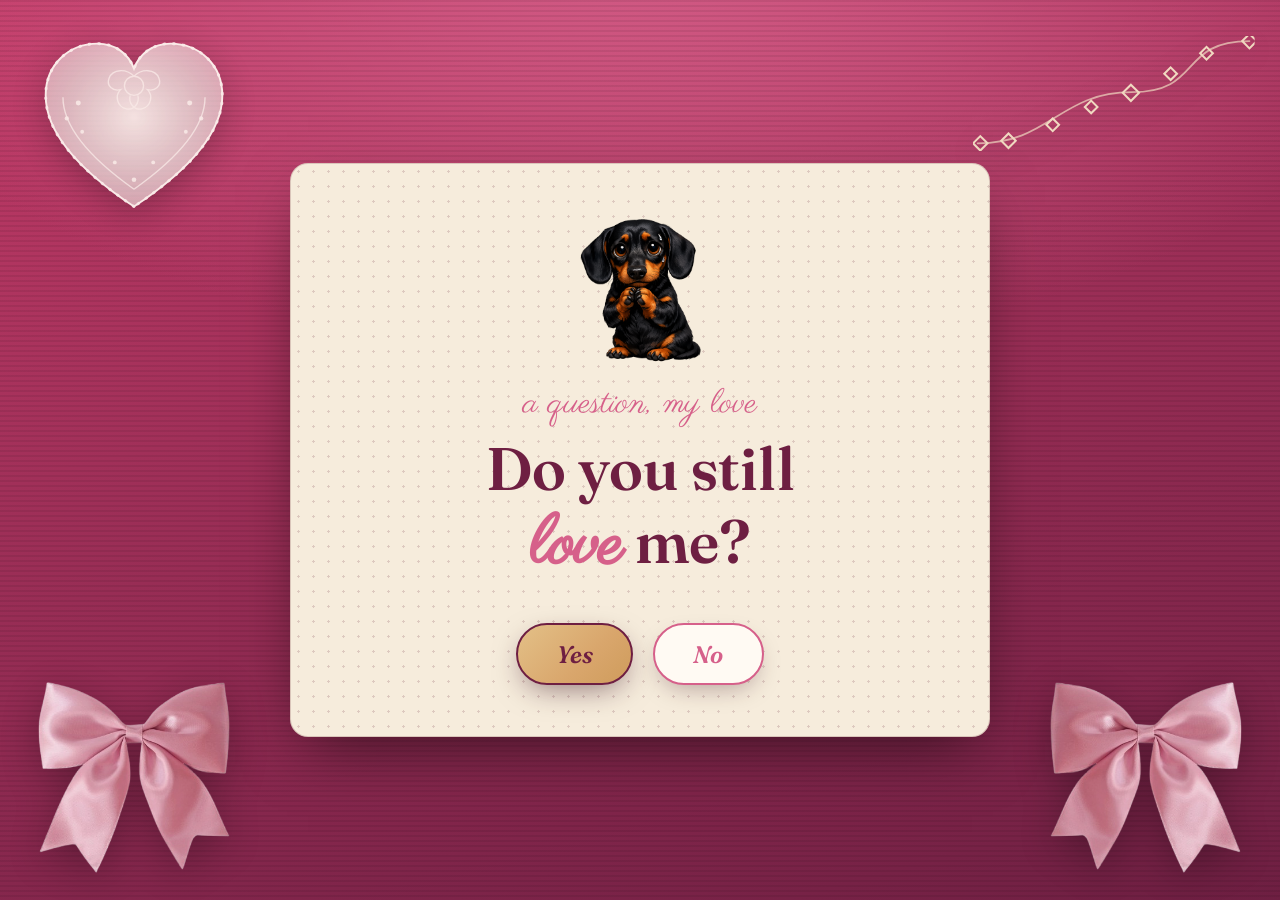
==== commit 8646107a: "Add files via upload" ====
--- a/index.html
+++ b/index.html
@@ -14,26 +14,20 @@
   <!-- Slow floating confetti, filled in by confetti.js -->
   <div class="tulip-confetti-field" id="confettiField"></div>
 
-  <!-- Hero decor: hearts, ribbon & tulip photos — index page only.
-       Two tulip bouquets anchor the bottom corners, hearts frame the
-       top corners, one ribbon accents the top edge. tulip-2's source
-       photo is cropped on its left side, so it's mirrored (scaleX(-1))
-       and always kept on the right, where the cropped edge bleeds
-       off-screen instead of showing. -->
+  <!-- Hero decor: hearts, ribbon & gem chain — index page only.
+       No tulip photos here (those are reserved for the falling
+       confetti); heart and chain anchor the top corners, ribbon
+       accents the top edge, all sized up to fill the space the
+       tulips used to occupy. -->
   <div class="decor-layer hero-decor" id="decorLayer" aria-hidden="true">
     <div class="decor-img hd-heart-l"><img src="lace-heart.svg" alt="" /></div>
     <div class="decor-img hd-heart-r"><div class="img-flip"><img src="gem-chain.svg" alt="" /></div></div>
     <div class="decor-img hd-ribbon"><img src="ribbon.png" alt="" /></div>
-    <div class="decor-img hd-tulip-1"><img src="tulip-1.png" alt="" /></div>
-    <div class="decor-img hd-tulip-2"><div class="img-flip"><img src="tulip-2.png" alt="" /></div></div>
+    <div class="decor-img hd-ribbon-2"><div class="img-flip"><img src="ribbon.png" alt="" /></div></div>
   </div>
 
   <main class="stage">
     <div class="card">
-
-      <div class="bouquet" aria-hidden="true">
-        <img src="tulip-3.png" alt="" />
-      </div>
 
       <img src="icon.png" alt="A pleading pup, hoping for a yes" class="portrait" />
 
--- a/confetti.css
+++ b/confetti.css
@@ -88,5 +88,8 @@
 }
 
 @media (max-width: 480px) {
+  .decor-layer { opacity: 0.85; }
+}
+@media (max-width: 340px) {
   .decor-layer { display: none; }
 }
--- a/style.css
+++ b/style.css
@@ -39,65 +39,53 @@
   * { animation-duration: 0.01ms !important; animation-iteration-count: 1 !important; transition-duration: 0.01ms !important; }
 }
 
-/* ===== HERO DECOR — lace, ribbon & tulip photos (index only) ===== */
+/* ===== HERO DECOR — heart, chain & ribbon photos (index only) =====
+   Tulips are reserved for the falling confetti on this page; the
+   heart, gem chain and ribbon are sized up to anchor all four
+   corners now that the tulip bouquets are gone. */
 .hero-decor .decor-img { --rest-opacity: 0.92; }
 
 .hd-heart-l {
-  width: clamp(70px, 8vw, 108px);
-  top: 5%;
-  left: 5%;
+  width: clamp(120px, 15vw, 210px);
+  top: 4%;
+  left: 3%;
   animation-delay: 0.1s, 0.3s;
   animation-duration: 1s, 6.4s;
-  filter: drop-shadow(0 6px 14px rgba(0,0,0,0.35));
+  filter: drop-shadow(0 8px 18px rgba(0,0,0,0.35));
 }
 .hd-heart-r {
-  width: clamp(90px, 10vw, 140px);
-  top: 6%;
-  right: 4%;
+  width: clamp(170px, 22vw, 300px);
+  top: 4%;
+  right: 2%;
   animation-delay: 0.4s, 1.1s;
   animation-duration: 1s, 7.2s;
-  filter: drop-shadow(0 6px 14px rgba(0,0,0,0.3));
+  filter: drop-shadow(0 8px 18px rgba(0,0,0,0.3));
 }
 .hd-ribbon {
-  width: clamp(46px, 5.6vw, 76px);
-  top: 15%;
-  right: 15%;
+  width: clamp(110px, 15vw, 200px);
+  bottom: 3%;
+  left: 3%;
+  z-index: 1;
   animation-delay: 0.5s, 1.6s;
   animation-duration: 1s, 6.1s;
   --rot: 10deg;
-  display: none;
-}
-@media (min-width: 640px) { .hd-ribbon { display: block; } }
-
-/* Bottom-corner bouquets — kept softly gold-tinted so the white
-   tulip photography reads warm against the burgundy field. */
-.hd-tulip-1 {
-  width: clamp(150px, 18vw, 250px);
-  bottom: -4%;
-  left: -4%;
+  filter: drop-shadow(0 10px 20px rgba(0,0,0,0.3));
+}
+.hd-ribbon-2 {
+  width: clamp(110px, 15vw, 200px);
+  bottom: 3%;
+  right: 3%;
   z-index: 1;
-  animation-delay: 0.1s, 0.9s;
-  animation-duration: 1.1s, 8s;
-  --rot: -5deg;
-  filter: sepia(0.18) saturate(1.15) hue-rotate(-6deg) drop-shadow(0 10px 20px rgba(0,0,0,0.35));
-}
-.hd-tulip-2 {
-  width: clamp(150px, 18vw, 250px);
-  bottom: -4%;
-  right: -4%;
-  z-index: 1;
-  animation-delay: 0.2s, 0.4s;
-  animation-duration: 1.1s, 7.4s;
-  --rot: 5deg;
-  filter: sepia(0.18) saturate(1.15) hue-rotate(-6deg) drop-shadow(0 10px 20px rgba(0,0,0,0.35));
-}
-
-.hd-tulip-1, .hd-tulip-2 { animation-name: decorIn, decorFloatWide; }
+  animation-delay: 0.3s, 1.2s;
+  animation-duration: 1s, 6.7s;
+  --rot: -10deg;
+  filter: drop-shadow(0 10px 20px rgba(0,0,0,0.3));
+}
 
 @media (max-width: 640px) {
-  .hd-tulip-1, .hd-tulip-2 { width: clamp(110px, 26vw, 160px); }
-  .hd-heart-l { width: clamp(52px, 14vw, 76px); }
-  .hd-heart-r { width: clamp(64px, 18vw, 96px); }
+  .hd-heart-l { width: clamp(84px, 22vw, 130px); }
+  .hd-heart-r { width: clamp(110px, 30vw, 180px); }
+  .hd-ribbon, .hd-ribbon-2 { width: clamp(74px, 20vw, 120px); }
 }
 
 /* ===== STAGE — corrugated burgundy backdrop ===== */
@@ -111,7 +99,7 @@
   align-items: center;
   justify-content: center;
   position: relative;
-  padding: 0;
+  padding: 2rem 1rem;
 }
 
 /* ===== CARD — cream dotted scrapbook panel ===== */
@@ -132,15 +120,6 @@
   opacity: 0;
   animation: fadeSlideUp 0.9s var(--ease-soft) 0.15s forwards;
 }
-
-.bouquet {
-  width: clamp(120px, 16vw, 170px);
-  height: auto;
-  margin: 0 auto 0.85rem;
-  opacity: 0;
-  animation: scaleIn 0.8s var(--ease-soft) 0.35s forwards, portraitBob 4.2s ease-in-out 1.2s infinite;
-}
-.bouquet img { display: block; width: 100%; height: auto; filter: sepia(0.15) saturate(1.1) hue-rotate(-6deg) drop-shadow(0 10px 20px rgba(51, 8, 26, 0.35)); }
 
 .portrait {
   width: clamp(88px, 15vw, 148px);
@@ -287,6 +266,38 @@
 }
 
 /* ===== RESPONSIVE ===== */
+
+/* Phones (portrait & landscape) */
 @media (max-width: 480px) {
-  .card { padding: 2rem 1.25rem; }
-}
+  .card { padding: 1.85rem 1.15rem; border-radius: 16px; }
+  .btn-field { gap: 0.85rem; }
+  .btn { width: 100%; max-width: 260px; }
+  #yesBtn, #noBtn { padding: 0.85rem 1.6rem; }
+  .hd-heart-l { top: 3%; left: 3%; }
+  .hd-heart-r { top: 3%; right: 2%; }
+  .hd-ribbon { bottom: 3%; left: 3%; }
+  .hd-ribbon-2 { bottom: 3%; right: 3%; }
+}
+
+@media (max-width: 360px) {
+  .card { padding: 1.5rem 0.9rem; }
+  .title { margin-bottom: 1.5rem; }
+}
+
+/* Small phones in landscape — content can exceed viewport height,
+   so let the stage scroll instead of clipping. */
+@media (max-height: 480px) and (orientation: landscape) {
+  .stage { align-items: flex-start; padding-top: 2.5rem; padding-bottom: 2.5rem; }
+}
+
+/* Tablets / iPad portrait & landscape */
+@media (min-width: 641px) and (max-width: 1024px) {
+  .card { max-width: min(620px, 88vw); padding: 3rem 2.75rem; }
+  .hd-heart-r { width: clamp(200px, 24vw, 280px); }
+}
+
+/* iPad portrait specifically (768px) tends to feel a touch cramped
+   at the default clamp ceiling — nudge the card down slightly. */
+@media (min-width: 641px) and (max-width: 820px) and (orientation: portrait) {
+  .card { max-width: 80vw; }
+}
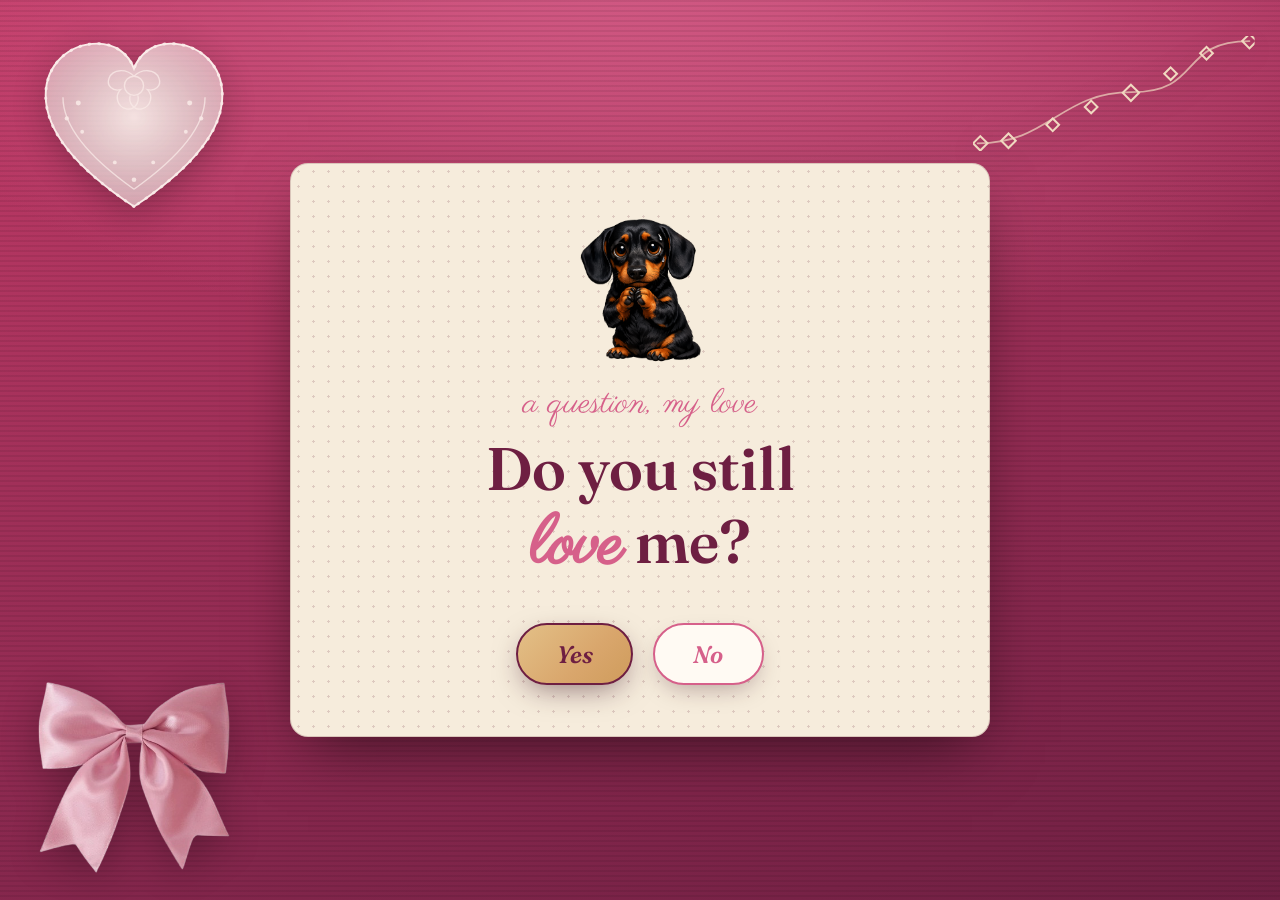
==== commit b1e0ffff: "Update index.html" ====
--- a/index.html
+++ b/index.html
@@ -23,7 +23,6 @@
     <div class="decor-img hd-heart-l"><img src="lace-heart.svg" alt="" /></div>
     <div class="decor-img hd-heart-r"><div class="img-flip"><img src="gem-chain.svg" alt="" /></div></div>
     <div class="decor-img hd-ribbon"><img src="ribbon.png" alt="" /></div>
-    <div class="decor-img hd-ribbon-2"><div class="img-flip"><img src="ribbon.png" alt="" /></div></div>
   </div>
 
   <main class="stage">
--- a/style.css
+++ b/style.css
@@ -83,9 +83,9 @@
 }
 
 @media (max-width: 640px) {
-  .hd-heart-l { width: clamp(84px, 22vw, 130px); }
-  .hd-heart-r { width: clamp(110px, 30vw, 180px); }
-  .hd-ribbon, .hd-ribbon-2 { width: clamp(74px, 20vw, 120px); }
+  .hd-heart-l { width: clamp(110px, 30vw, 170px); }
+  .hd-heart-r { width: clamp(150px, 40vw, 230px); }
+  .hd-ribbon, .hd-ribbon-2 { width: clamp(100px, 28vw, 160px); }
 }
 
 /* ===== STAGE — corrugated burgundy backdrop ===== */
@@ -270,9 +270,9 @@
 /* Phones (portrait & landscape) */
 @media (max-width: 480px) {
   .card { padding: 1.85rem 1.15rem; border-radius: 16px; }
+  .portrait { width: clamp(120px, 32vw, 160px); height: clamp(120px, 32vw, 160px); }
   .btn-field { gap: 0.85rem; }
-  .btn { width: 100%; max-width: 260px; }
-  #yesBtn, #noBtn { padding: 0.85rem 1.6rem; }
+  #yesBtn, #noBtn { padding: 0.85rem 1.9rem; font-size: clamp(1.05rem, 4vw, 1.3rem); }
   .hd-heart-l { top: 3%; left: 3%; }
   .hd-heart-r { top: 3%; right: 2%; }
   .hd-ribbon { bottom: 3%; left: 3%; }
@@ -293,7 +293,9 @@
 /* Tablets / iPad portrait & landscape */
 @media (min-width: 641px) and (max-width: 1024px) {
   .card { max-width: min(620px, 88vw); padding: 3rem 2.75rem; }
-  .hd-heart-r { width: clamp(200px, 24vw, 280px); }
+  .hd-heart-l { width: clamp(160px, 18vw, 220px); }
+  .hd-heart-r { width: clamp(210px, 25vw, 290px); }
+  .hd-ribbon, .hd-ribbon-2 { width: clamp(150px, 17vw, 210px); }
 }
 
 /* iPad portrait specifically (768px) tends to feel a touch cramped
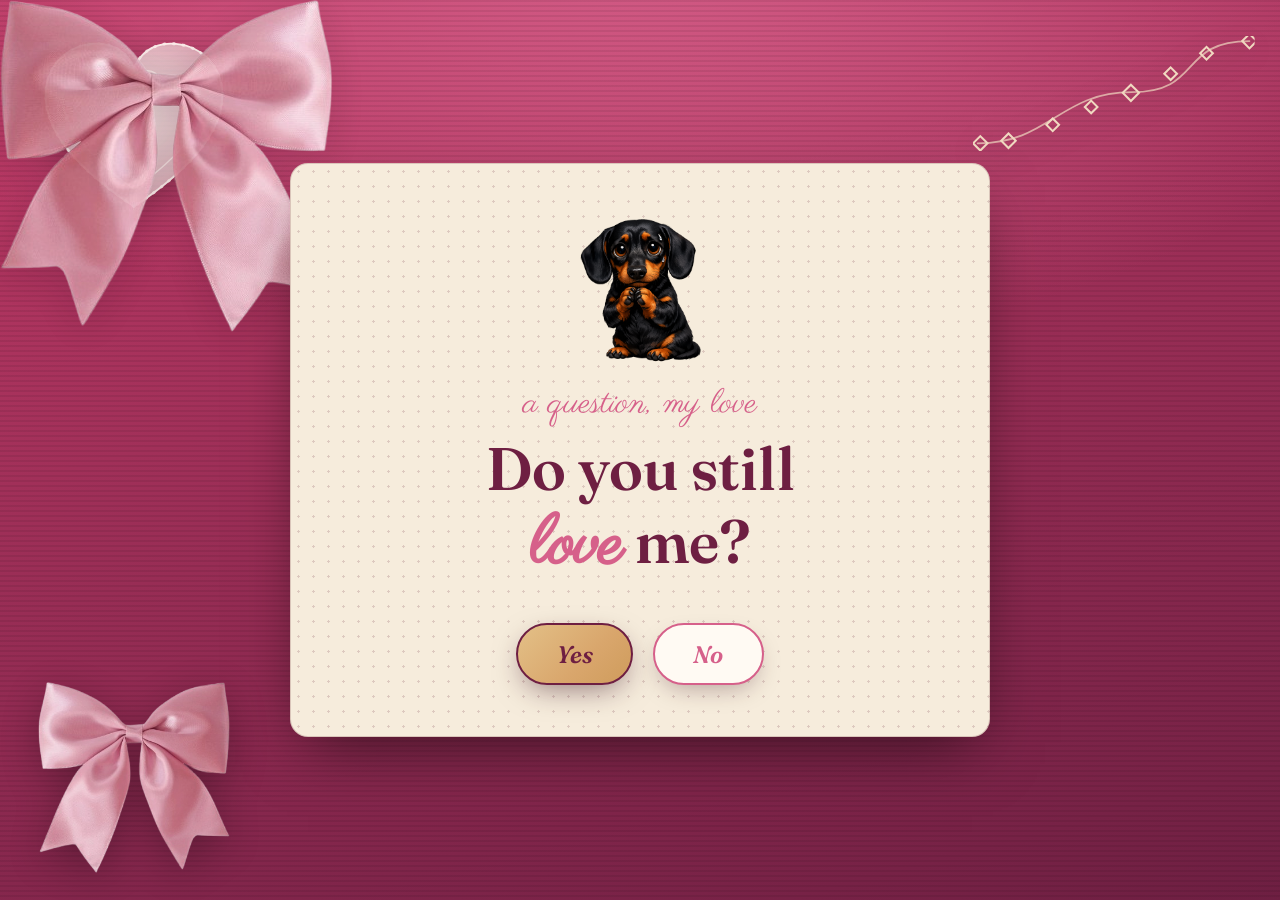
==== commit 7c8148f0: "Add files via upload" ====
--- a/index.html
+++ b/index.html
@@ -23,6 +23,7 @@
     <div class="decor-img hd-heart-l"><img src="lace-heart.svg" alt="" /></div>
     <div class="decor-img hd-heart-r"><div class="img-flip"><img src="gem-chain.svg" alt="" /></div></div>
     <div class="decor-img hd-ribbon"><img src="ribbon.png" alt="" /></div>
+    <div class="decor-img hd-ribbon-2"><div class="img-flip"><img src="ribbon.png" alt="" /></div></div>
   </div>
 
   <main class="stage">
--- a/style.css
+++ b/style.css
@@ -69,16 +69,6 @@
   animation-delay: 0.5s, 1.6s;
   animation-duration: 1s, 6.1s;
   --rot: 10deg;
-  filter: drop-shadow(0 10px 20px rgba(0,0,0,0.3));
-}
-.hd-ribbon-2 {
-  width: clamp(110px, 15vw, 200px);
-  bottom: 3%;
-  right: 3%;
-  z-index: 1;
-  animation-delay: 0.3s, 1.2s;
-  animation-duration: 1s, 6.7s;
-  --rot: -10deg;
   filter: drop-shadow(0 10px 20px rgba(0,0,0,0.3));
 }
 
